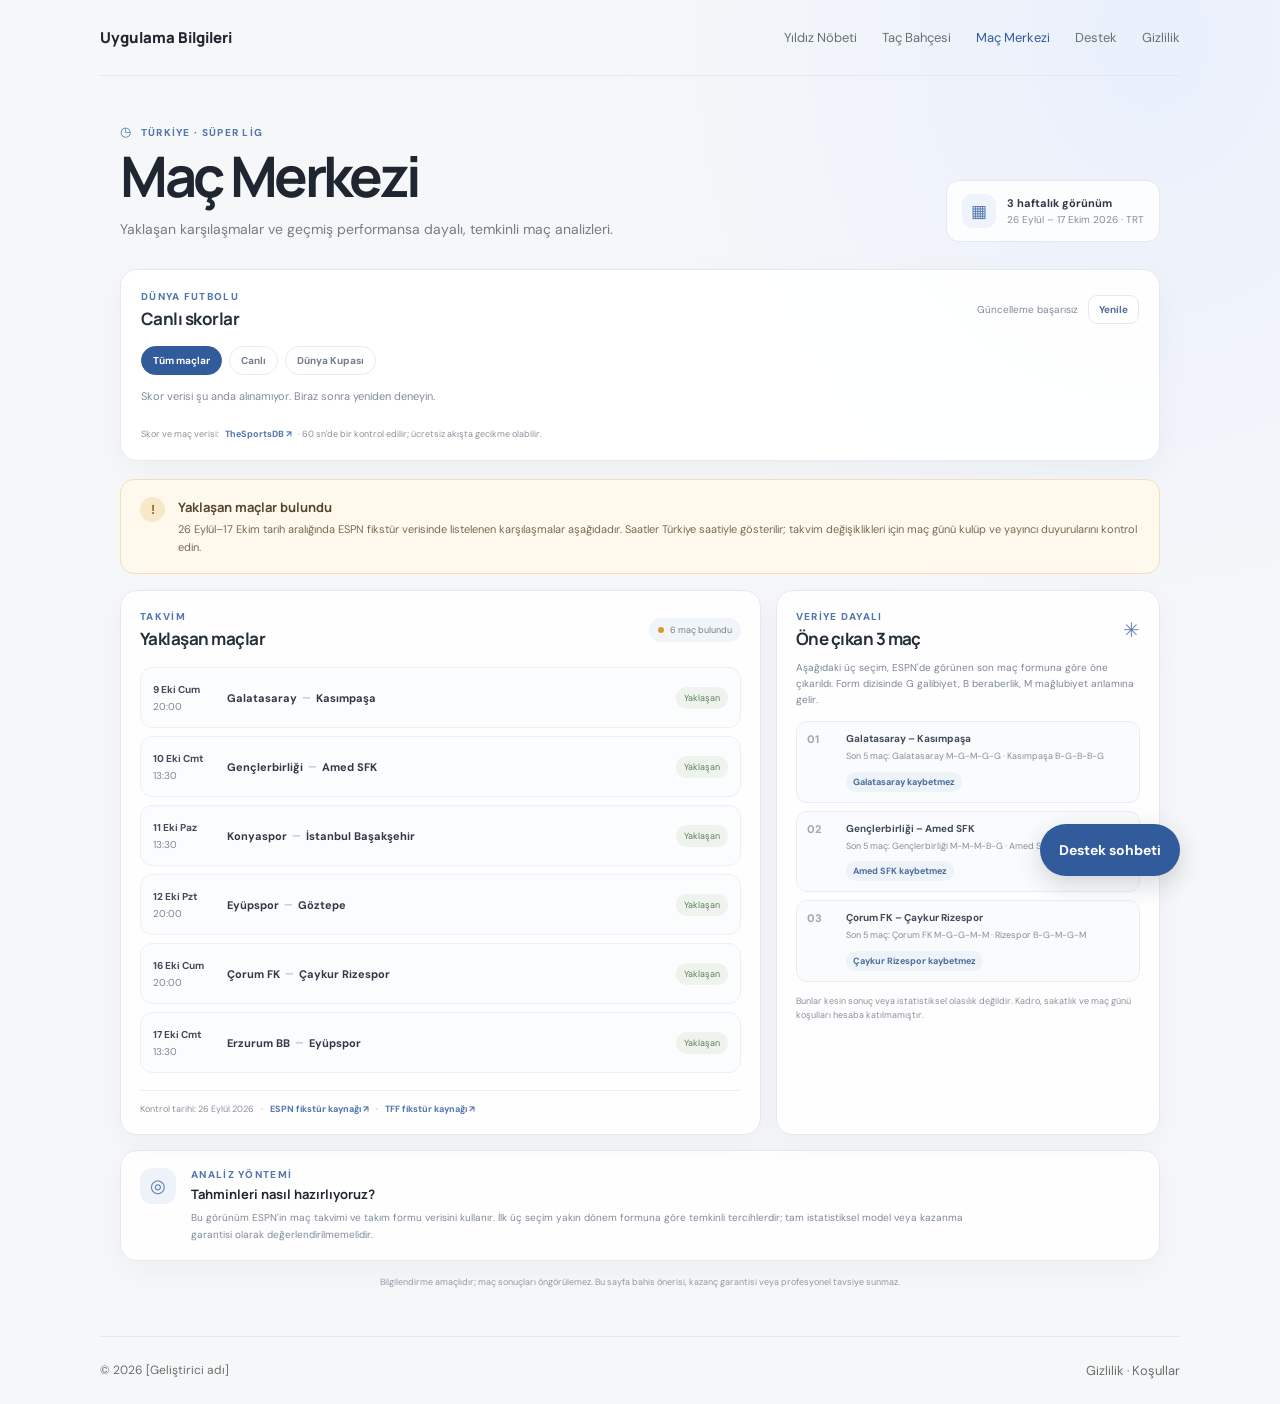
==== fixtures.html @ b2fd0bb3 "Add worldwide live score board" ====
<!doctype html>
<html lang="tr">
  <head>
    <meta charset="UTF-8" />
    <meta name="viewport" content="width=device-width, initial-scale=1.0" />
    <meta
      name="description"
      content="Türkiye Süper Lig yaklaşan maç takvimi ve geçmiş performanslara dayalı analizler."
    />
    <meta name="theme-color" content="#f5f6f8" />
    <title>Maç Merkezi | Uygulama Bilgileri</title>
    <link rel="stylesheet" href="styles.css" />
    <link rel="stylesheet" href="fixtures.css?v=20260926-live1" />
    <script src="fixtures.js?v=20260926-live1" defer></script>
    <script src="chatbot.js" defer></script>
  </head>
  <body class="fixtures-body">
    <header class="site-header">
      <a class="brand" href="index.html">Uygulama Bilgileri</a>
      <nav aria-label="Ana menü">
        <a href="game.html">Yıldız Nöbeti</a>
        <a href="match.html">Taç Bahçesi</a>
        <a aria-current="page" href="fixtures.html">Maç Merkezi</a>
        <a href="support.html">Destek</a>
        <a href="privacy.html">Gizlilik</a>
      </nav>
    </header>

    <main class="fixtures-shell">
      <section class="fixtures-hero">
        <div class="hero-copy">
          <p class="fixtures-eyebrow"><span aria-hidden="true">◷</span> TÜRKİYE · SÜPER LİG</p>
          <h1>Maç Merkezi</h1>
          <p>
            Yaklaşan karşılaşmalar ve geçmiş performansa dayalı, temkinli maç
            analizleri.
          </p>
        </div>
        <div class="range-card" aria-label="Takvim aralığı">
          <span class="range-icon" aria-hidden="true">▦</span>
          <span><strong>3 haftalık görünüm</strong><small>26 Eylül – 17 Ekim 2026 · TRT</small></span>
        </div>
      </section>

      <section class="live-score-panel" aria-labelledby="live-score-title">
        <div class="panel-heading live-score-heading">
          <div>
            <p class="fixtures-eyebrow">DÜNYA FUTBOLU</p>
            <h2 id="live-score-title">Canlı skorlar</h2>
          </div>
          <div class="live-score-actions">
            <span class="live-update" id="live-update" aria-live="polite">Skorlar yükleniyor…</span>
            <button class="refresh-button" id="refresh-scores" type="button">Yenile</button>
          </div>
        </div>
        <div class="score-filters" role="group" aria-label="Maç filtresi">
          <button class="score-filter is-active" type="button" data-filter="all" aria-pressed="true">Tüm maçlar</button>
          <button class="score-filter" type="button" data-filter="live" aria-pressed="false">Canlı</button>
          <button class="score-filter" type="button" data-filter="world-cup" aria-pressed="false">Dünya Kupası</button>
        </div>
        <p class="score-message" id="score-message" role="status">Bugünün maçları alınıyor.</p>
        <div class="score-list" id="score-list" aria-live="polite"></div>
        <div class="score-source">
          <span>Skor ve maç verisi:</span>
          <a href="https://www.thesportsdb.com/" target="_blank" rel="noreferrer">TheSportsDB ↗</a>
          <span>· 60 sn'de bir kontrol edilir; ücretsiz akışta gecikme olabilir.</span>
        </div>
      </section>

      <section class="verification-banner" aria-labelledby="verification-title">
        <span class="verification-icon" aria-hidden="true">!</span>
        <div>
          <h2 id="verification-title">Yaklaşan maçlar bulundu</h2>
          <p>
            26 Eylül–17 Ekim tarih aralığında ESPN fikstür verisinde listelenen
            karşılaşmalar aşağıdadır. Saatler Türkiye saatiyle gösterilir;
            takvim değişiklikleri için maç günü kulüp ve yayıncı duyurularını
            kontrol edin.
          </p>
        </div>
      </section>

      <section class="match-dashboard" aria-label="Yaklaşan maçlar ve öne çıkan analizler">
        <div class="upcoming-panel">
          <div class="panel-heading">
            <div>
              <p class="fixtures-eyebrow">TAKVİM</p>
              <h2>Yaklaşan maçlar</h2>
            </div>
            <span class="live-badge"><span aria-hidden="true"></span> 6 maç bulundu</span>
          </div>
          <div class="empty-fixtures" id="empty-fixtures">
            <div class="empty-icon" aria-hidden="true">◷</div>
            <h3>Doğrulanmış maç listesi yok</h3>
            <p>
              Tarih, başlama saati ve iki takım da güvenilir bir fikstür
              kaynağından teyit edilince burada gösterilecek.
            </p>
          </div>
          <div class="fixture-list" id="fixture-list" hidden></div>
          <div class="source-row">
            <span>Kontrol tarihi: 26 Eylül 2026</span>
            <span>·</span>
            <a href="https://www.espn.com/soccer/fixtures/_/league/tur.1" target="_blank" rel="noreferrer">ESPN fikstür kaynağı ↗</a>
            <span>·</span>
            <a href="https://www.tff.org/default.aspx?pageID=198" target="_blank" rel="noreferrer">TFF fikstür kaynağı ↗</a>
          </div>
        </div>

        <aside class="picks-panel" aria-labelledby="picks-title">
          <div class="panel-heading">
            <div>
              <p class="fixtures-eyebrow">VERİYE DAYALI</p>
              <h2 id="picks-title">Öne çıkan 3 maç</h2>
            </div>
            <span class="sparkle" aria-hidden="true">✳</span>
          </div>
          <p class="picks-intro">
            Aşağıdaki üç seçim, ESPN'de görünen son maç formuna göre öne çıkarıldı.
            Form dizisinde G galibiyet, B beraberlik, M mağlubiyet anlamına gelir.
          </p>
          <ol class="pick-list" id="pick-list">
            <li class="pick-placeholder">
              <span class="pick-rank">01</span>
              <span><strong>Maç bekleniyor</strong><small>Fikstür teyidi gerekli</small></span>
              <span class="pick-confidence">—</span>
            </li>
            <li class="pick-placeholder">
              <span class="pick-rank">02</span>
              <span><strong>Maç bekleniyor</strong><small>Geçmiş performans gerekli</small></span>
              <span class="pick-confidence">—</span>
            </li>
            <li class="pick-placeholder">
              <span class="pick-rank">03</span>
              <span><strong>Maç bekleniyor</strong><small>Form verisi gerekli</small></span>
              <span class="pick-confidence">—</span>
            </li>
          </ol>
          <p class="method-note">
            Bunlar kesin sonuç veya istatistiksel olasılık değildir. Kadro,
            sakatlık ve maç günü koşulları hesaba katılmamıştır.
          </p>
        </aside>
      </section>

      <section class="method-card" aria-labelledby="method-title">
        <span class="method-icon" aria-hidden="true">◎</span>
        <div>
          <p class="fixtures-eyebrow">ANALİZ YÖNTEMİ</p>
          <h2 id="method-title">Tahminleri nasıl hazırlıyoruz?</h2>
          <p>
            Bu görünüm ESPN'in maç takvimi ve takım formu verisini kullanır.
            İlk üç seçim yakın dönem formuna göre temkinli tercihlerdir; tam
            istatistiksel model veya kazanma garantisi olarak değerlendirilmemelidir.
          </p>
        </div>
      </section>

      <p class="disclaimer">
        Bilgilendirme amaçlıdır; maç sonuçları öngörülemez. Bu sayfa bahis önerisi,
        kazanç garantisi veya profesyonel tavsiye sunmaz.
      </p>
    </main>

    <footer class="site-footer">
      <span>© 2026 [Geliştirici adı]</span>
      <span><a href="privacy.html">Gizlilik</a> · <a href="terms.html">Koşullar</a></span>
    </footer>
  </body>
</html>
---- styles.css ----
@import url("https://fonts.googleapis.com/css2?family=DM+Sans:wght@400;500;600;700&family=Manrope:wght@400;500;600;700;800&display=swap");

:root {
  color-scheme: light;
  font-family: "DM Sans", "Segoe UI", sans-serif;
  color: #17231f;
  background: #f7f8f5;
  font-synthesis: none;
  text-rendering: optimizeLegibility;
  -webkit-font-smoothing: antialiased;
  --green: #28745e;
  --muted: #66736d;
  --line: #e4e9e4;
}

* {
  box-sizing: border-box;
}

body {
  min-width: 320px;
  min-height: 100vh;
  margin: 0;
  display: flex;
  flex-direction: column;
}

a {
  color: var(--green);
}

.site-header {
  width: min(1080px, calc(100% - 48px));
  min-height: 76px;
  margin: 0 auto;
  display: flex;
  align-items: center;
  justify-content: space-between;
  gap: 24px;
  border-bottom: 1px solid var(--line);
}

.brand {
  color: #17231f;
  font-family: Manrope, "Segoe UI", sans-serif;
  font-size: 15px;
  font-weight: 800;
  text-decoration: none;
}

nav {
  display: flex;
  flex-wrap: wrap;
  gap: 25px;
}

nav a,
.site-footer a {
  color: var(--muted);
  font-size: 13px;
  text-decoration: none;
}

nav a:hover,
nav a[aria-current="page"],
.site-footer a:hover {
  color: var(--green);
}

.hero {
  width: min(1080px, calc(100% - 48px));
  margin: auto;
  padding: 92px 0 84px;
}

.eyebrow {
  margin: 0 0 16px;
  color: var(--green);
  font-size: 12px;
  font-weight: 700;
  letter-spacing: 0.13em;
  text-transform: uppercase;
}

h1,
h2 {
  font-family: Manrope, "Segoe UI", sans-serif;
}

.hero h1 {
  max-width: 700px;
  margin: 0;
  font-size: clamp(38px, 6vw, 64px);
  letter-spacing: -0.055em;
  line-height: 1.08;
}

.intro {
  max-width: 570px;
  margin: 22px 0 48px;
  color: var(--muted);
  font-size: 17px;
  line-height: 1.7;
}

.card-grid {
  display: grid;
  grid-template-columns: repeat(3, 1fr);
  gap: 16px;
}

.card {
  min-height: 220px;
  padding: 25px;
  border: 1px solid var(--line);
  border-radius: 12px;
  background: #fff;
  color: inherit;
  text-decoration: none;
  transition: border-color 150ms ease, transform 150ms ease;
}

.card:hover {
  transform: translateY(-3px);
  border-color: #9bbbae;
}

.card-icon {
  color: var(--green);
  font-size: 21px;
}

.card h2 {
  margin: 24px 0 8px;
  font-size: 18px;
}

.card p,
.muted {
  color: var(--muted);
}

.card p {
  min-height: 44px;
  margin: 0 0 19px;
  font-size: 13px;
  line-height: 1.6;
}

.card-link {
  color: var(--green);
  font-size: 13px;
  font-weight: 700;
}

.draft-note {
  margin: 25px 0 0;
  color: var(--muted);
  font-size: 12px;
  line-height: 1.6;
}

.document {
  width: min(760px, calc(100% - 48px));
  margin: 0 auto;
  padding: 55px 0 80px;
}

.back-link {
  display: inline-block;
  margin-bottom: 42px;
  color: var(--muted);
  font-size: 13px;
  text-decoration: none;
}

.document h1 {
  margin: 0;
  font-size: clamp(36px, 5vw, 48px);
  letter-spacing: -0.045em;
}

.document .lead {
  margin: 28px 0;
  color: #47554e;
  font-size: 17px;
  line-height: 1.75;
}

.document section {
  margin-top: 35px;
}

.document section h2 {
  margin: 0 0 10px;
  font-size: 19px;
}

.document section p,
.document li {
  color: #4d5a54;
  font-size: 14px;
  line-height: 1.8;
}

.document ul {
  padding-left: 21px;
}

.notice,
.contact-panel {
  margin: 25px 0;
  padding: 18px 20px;
  border: 1px solid #dce9e1;
  border-radius: 8px;
  background: #eef5f0;
  color: #40574c;
  font-size: 13px;
  line-height: 1.7;
}

.contact-panel h2 {
  margin: 0 0 10px;
  font-family: Manrope, "Segoe UI", sans-serif;
  font-size: 17px;
}

.contact-panel p {
  margin: 5px 0;
}

.contact-panel .muted {
  margin-top: 14px;
  font-size: 12px;
}

.site-footer {
  width: min(1080px, calc(100% - 48px));
  min-height: 68px;
  margin: auto auto 0;
  display: flex;
  align-items: center;
  justify-content: space-between;
  gap: 16px;
  border-top: 1px solid var(--line);
  color: var(--muted);
  font-size: 12px;
}

.chatbot-launcher {
  position: fixed;
  right: max(24px, calc((100vw - 1080px) / 2));
  bottom: 24px;
  z-index: 10;
  min-height: 52px;
  padding: 0 19px;
  border: 0;
  border-radius: 999px;
  background: var(--green);
  box-shadow: 0 8px 24px rgb(23 35 31 / 18%);
  color: #fff;
  cursor: pointer;
  font: inherit;
  font-size: 14px;
  font-weight: 700;
}

.chatbot-launcher:hover {
  background: #205d4b;
}

.chatbot-launcher:focus-visible,
.chatbot-close:focus-visible,
.chatbot-suggestion:focus-visible,
.chatbot-form button:focus-visible,
.chatbot-form input:focus-visible {
  outline: 3px solid #8bc8ad;
  outline-offset: 3px;
}

.chatbot-panel {
  position: fixed;
  right: max(24px, calc((100vw - 1080px) / 2));
  bottom: 88px;
  z-index: 10;
  display: flex;
  width: min(380px, calc(100vw - 32px));
  height: min(530px, calc(100dvh - 120px));
  min-height: 350px;
  flex-direction: column;
  overflow: hidden;
  border: 1px solid var(--line);
  border-radius: 16px;
  background: #fff;
  box-shadow: 0 18px 55px rgb(23 35 31 / 18%);
}

.chatbot-panel[hidden] {
  display: none;
}

.chatbot-header {
  display: flex;
  min-height: 69px;
  align-items: center;
  justify-content: space-between;
  padding: 12px 17px;
  border-bottom: 1px solid var(--line);
}

.chatbot-title {
  margin: 0;
  font-family: Manrope, "Segoe UI", sans-serif;
  font-size: 15px;
}

.chatbot-status {
  margin: 3px 0 0;
  color: var(--muted);
  font-size: 11px;
}

.chatbot-close {
  width: 36px;
  height: 36px;
  border: 0;
  border-radius: 50%;
  background: transparent;
  color: var(--muted);
  cursor: pointer;
  font-size: 22px;
}

.chatbot-close:hover {
  background: #f2f5f2;
}

.chatbot-messages {
  display: flex;
  flex: 1;
  flex-direction: column;
  gap: 12px;
  overflow-y: auto;
  padding: 17px;
}

.chatbot-message {
  max-width: 90%;
  margin: 0;
  padding: 11px 13px;
  border-radius: 12px;
  background: #f1f5f2;
  color: #34443b;
  font-size: 13px;
  line-height: 1.6;
  white-space: pre-line;
}

.chatbot-message-user {
  align-self: flex-end;
  background: var(--green);
  color: #fff;
}

.chatbot-message a {
  color: inherit;
  font-weight: 700;
}

.chatbot-suggestions {
  display: flex;
  flex-wrap: wrap;
  gap: 7px;
  padding: 0 17px 14px;
}

.chatbot-suggestion {
  padding: 7px 10px;
  border: 1px solid #dce8e0;
  border-radius: 999px;
  background: #fff;
  color: var(--green);
  cursor: pointer;
  font: inherit;
  font-size: 11px;
}

.chatbot-suggestion:hover {
  background: #eef5f0;
}

.chatbot-form {
  display: flex;
  gap: 8px;
  padding: 12px;
  border-top: 1px solid var(--line);
}

.chatbot-form input {
  min-width: 0;
  flex: 1;
  padding: 10px 12px;
  border: 1px solid #dce3dd;
  border-radius: 9px;
  color: inherit;
  font: inherit;
  font-size: 13px;
}

.chatbot-form button {
  padding: 0 14px;
  border: 0;
  border-radius: 9px;
  background: var(--green);
  color: #fff;
  cursor: pointer;
  font: inherit;
  font-size: 13px;
  font-weight: 700;
}

.chatbot-form button:hover {
  background: #205d4b;
}

@media (max-width: 720px) {
  .site-header {
    min-height: 90px;
    align-items: flex-start;
    flex-direction: column;
    justify-content: center;
    gap: 13px;
  }

  nav {
    gap: 17px;
  }

  .hero {
    padding: 62px 0;
  }

  .card-grid {
    grid-template-columns: 1fr;
  }

  .card {
    min-height: 0;
  }

  .card p {
    min-height: 0;
  }

  .site-footer {
    align-items: flex-start;
    flex-direction: column;
    justify-content: center;
    padding: 18px 0;
  }

  .chatbot-launcher {
    right: 16px;
    bottom: 16px;
  }

  .chatbot-panel {
    right: 16px;
    bottom: 78px;
    height: min(530px, calc(100dvh - 96px));
  }
}
---- fixtures.css ----
.fixtures-body {
  color: #202631;
  background:
    radial-gradient(ellipse at 90% 3%, rgb(220 232 255 / 48%), transparent 34rem),
    #f6f7f9;
}

.fixtures-body .site-header {
  border-color: #e5e8ee;
}

.fixtures-body .brand {
  color: #202631;
}

.fixtures-body nav a:hover,
.fixtures-body nav a[aria-current="page"] {
  color: #315b9a;
}

.live-score-panel {
  margin: 0 0 18px;
  padding: 20px;
  border: 1px solid #e7e9ee;
  border-radius: 17px;
  background: rgb(255 255 255 / 96%);
  box-shadow: 0 10px 30px rgb(30 45 70 / 4%);
}

.live-score-heading {
  align-items: flex-start;
}

.live-score-actions {
  display: flex;
  align-items: center;
  gap: 10px;
}

.live-update {
  color: #818b98;
  font-size: 10px;
  white-space: nowrap;
}

.refresh-button {
  padding: 7px 10px;
  border: 1px solid #e5e9f0;
  border-radius: 9px;
  background: #fff;
  color: #526d95;
  cursor: pointer;
  font: inherit;
  font-size: 10px;
  font-weight: 700;
}

.refresh-button:hover:not(:disabled) {
  background: #f4f7fb;
}

.refresh-button:disabled {
  cursor: wait;
  opacity: 0.6;
}

.score-filters {
  display: flex;
  flex-wrap: wrap;
  gap: 7px;
  margin: 16px 0 13px;
}

.score-filter {
  padding: 7px 11px;
  border: 1px solid #e8ebf0;
  border-radius: 999px;
  background: #fff;
  color: #737e8c;
  cursor: pointer;
  font: inherit;
  font-size: 10px;
  font-weight: 700;
}

.score-filter.is-active {
  border-color: #315b9a;
  background: #315b9a;
  color: #fff;
}

.score-message {
  margin: 10px 0;
  color: #838c99;
  font-size: 11px;
  line-height: 1.6;
}

.score-message:empty {
  display: none;
}

.score-list {
  display: grid;
  grid-template-columns: repeat(auto-fit, minmax(min(100%, 250px), 1fr));
  gap: 9px;
}

.score-card {
  padding: 11px 12px;
  border: 1px solid #edf0f4;
  border-radius: 12px;
  background: #fbfcfd;
}

.score-card.is-live {
  border-color: #f1d5d5;
  background: #fffafa;
}

.score-card-meta {
  display: flex;
  align-items: center;
  justify-content: space-between;
  gap: 8px;
  margin-bottom: 8px;
  color: #8a93a0;
  font-size: 9px;
}

.score-status {
  display: inline-flex;
  align-items: center;
  gap: 5px;
  color: #7d8794;
  white-space: nowrap;
}

.score-card.is-live .score-status {
  color: #ba4545;
  font-weight: 800;
}

.score-status i {
  width: 6px;
  height: 6px;
  border-radius: 50%;
  background: #d64f4f;
  box-shadow: 0 0 0 3px rgb(214 79 79 / 12%);
}

.score-team-row {
  display: flex;
  align-items: center;
  justify-content: space-between;
  gap: 10px;
  min-height: 28px;
}

.score-team {
  display: flex;
  min-width: 0;
  align-items: center;
  gap: 8px;
  color: #343e4c;
  font-size: 11px;
}

.score-team img {
  width: 19px;
  height: 19px;
  flex: 0 0 19px;
  object-fit: contain;
}

.score-team strong {
  overflow: hidden;
  text-overflow: ellipsis;
  white-space: nowrap;
}

.score-number {
  min-width: 18px;
  color: #222b37;
  font-size: 14px;
  font-variant-numeric: tabular-nums;
  text-align: center;
}

.score-source {
  display: flex;
  flex-wrap: wrap;
  gap: 6px;
  margin-top: 13px;
  color: #8b929c;
  font-size: 9px;
}

.score-source a {
  color: #5276ad;
  font-weight: 700;
  text-decoration: none;
}

.score-source a:hover {
  text-decoration: underline;
}

.fixtures-shell {
  width: min(1040px, calc(100% - 40px));
  margin: 0 auto;
  padding: 47px 0 46px;
}

.fixtures-hero {
  display: flex;
  align-items: flex-end;
  justify-content: space-between;
  gap: 24px;
  margin-bottom: 27px;
}

.fixtures-eyebrow {
  margin: 0 0 7px;
  color: #5276ad;
  font-size: 10px;
  font-weight: 800;
  letter-spacing: 0.13em;
}

.fixtures-eyebrow span {
  margin-right: 5px;
  font-size: 13px;
}

.hero-copy h1 {
  margin: 0;
  color: #202631;
  font-size: clamp(38px, 6vw, 56px);
  letter-spacing: -0.06em;
  line-height: 1.05;
}

.hero-copy > p:last-child {
  max-width: 540px;
  margin: 12px 0 0;
  color: #747d8a;
  font-size: 14px;
  line-height: 1.7;
}

.range-card {
  display: flex;
  flex: 0 0 auto;
  align-items: center;
  gap: 11px;
  padding: 13px 15px;
  border: 1px solid #e6e9ef;
  border-radius: 13px;
  background: rgb(255 255 255 / 84%);
}

.range-icon {
  display: grid;
  width: 34px;
  height: 34px;
  place-items: center;
  border-radius: 10px;
  background: #eef3fc;
  color: #5276ad;
  font-size: 17px;
}

.range-card strong,
.range-card small {
  display: block;
}

.range-card strong {
  color: #303846;
  font-size: 11px;
}

.range-card small {
  margin-top: 3px;
  color: #858d99;
  font-size: 10px;
}

.verification-banner {
  display: flex;
  align-items: flex-start;
  gap: 13px;
  padding: 17px 19px;
  border: 1px solid #f0dfbc;
  border-radius: 14px;
  background: #fff9ed;
  color: #66583e;
}

.verification-icon {
  display: grid;
  width: 25px;
  height: 25px;
  flex: 0 0 25px;
  place-items: center;
  border-radius: 50%;
  background: #f6e8c9;
  color: #96702b;
  font-size: 13px;
  font-weight: 800;
}

.verification-banner h2 {
  margin: 1px 0 4px;
  color: #54462e;
  font-family: Manrope, "Segoe UI", sans-serif;
  font-size: 13px;
}

.verification-banner p {
  margin: 0;
  color: #776b54;
  font-size: 11px;
  line-height: 1.65;
}

.match-dashboard {
  display: grid;
  grid-template-columns: minmax(0, 1.5fr) minmax(280px, 0.9fr);
  gap: 15px;
  margin-top: 16px;
}

.upcoming-panel,
.picks-panel,
.method-card {
  border: 1px solid #e7e9ee;
  border-radius: 17px;
  background: rgb(255 255 255 / 94%);
  box-shadow: 0 10px 30px rgb(30 45 70 / 4%);
}

.upcoming-panel,
.picks-panel {
  padding: 19px;
}

.panel-heading {
  display: flex;
  align-items: center;
  justify-content: space-between;
  gap: 12px;
}

.panel-heading .fixtures-eyebrow {
  margin-bottom: 4px;
}

.panel-heading h2 {
  margin: 0;
  color: #252d39;
  font-size: 17px;
  letter-spacing: -0.03em;
}

.live-badge {
  display: inline-flex;
  align-items: center;
  gap: 6px;
  padding: 6px 9px;
  border-radius: 999px;
  background: #f1f4f8;
  color: #77808d;
  font-size: 9px;
  white-space: nowrap;
}

.live-badge span {
  width: 6px;
  height: 6px;
  border-radius: 50%;
  background: #d99a39;
}

.empty-fixtures {
  display: flex;
  min-height: 205px;
  flex-direction: column;
  align-items: center;
  justify-content: center;
  padding: 24px 18px;
  text-align: center;
}

.empty-fixtures[hidden] {
  display: none;
}

.empty-icon {
  display: grid;
  width: 45px;
  height: 45px;
  place-items: center;
  border-radius: 15px;
  background: #f0f3f8;
  color: #8291a8;
  font-size: 22px;
}

.empty-fixtures h3 {
  margin: 13px 0 5px;
  color: #3b4451;
  font-family: Manrope, "Segoe UI", sans-serif;
  font-size: 13px;
}

.empty-fixtures p {
  max-width: 350px;
  margin: 0;
  color: #828b98;
  font-size: 10px;
  line-height: 1.65;
}

.fixture-list[hidden] {
  display: none;
}

.fixture-list {
  display: grid;
  gap: 8px;
  margin: 17px 0;
}

.fixture-card {
  display: grid;
  grid-template-columns: 62px minmax(0, 1fr) auto;
  align-items: center;
  gap: 12px;
  min-height: 61px;
  padding: 10px 12px;
  border: 1px solid #edf0f4;
  border-radius: 12px;
  background: #fbfcfd;
}

.fixture-time strong,
.fixture-time span {
  display: block;
}

.fixture-time strong {
  color: #414b5a;
  font-size: 10px;
  text-transform: capitalize;
}

.fixture-time span {
  margin-top: 4px;
  color: #7d8795;
  font-size: 10px;
  font-variant-numeric: tabular-nums;
}

.fixture-teams {
  display: flex;
  flex-wrap: wrap;
  align-items: center;
  gap: 5px;
  color: #939ba7;
  font-size: 10px;
}

.fixture-teams strong {
  color: #303948;
  font-size: 11px;
}

.fixture-status {
  padding: 5px 8px;
  border-radius: 999px;
  background: #eef4ed;
  color: #5d8059;
  font-size: 9px;
  white-space: nowrap;
}

.source-row {
  display: flex;
  flex-wrap: wrap;
  align-items: center;
  gap: 7px;
  padding-top: 12px;
  border-top: 1px solid #eef0f3;
  color: #8b929c;
  font-size: 9px;
}

.source-row a {
  color: #5276ad;
  font-weight: 700;
  text-decoration: none;
}

.source-row a:hover {
  text-decoration: underline;
}

.sparkle {
  color: #6784b4;
  font-size: 20px;
}

.picks-intro {
  margin: 10px 0 13px;
  color: #7e8793;
  font-size: 10px;
  line-height: 1.6;
}

.pick-list {
  display: grid;
  gap: 8px;
  margin: 0;
  padding: 0;
  list-style: none;
}

.pick-placeholder {
  display: grid;
  grid-template-columns: 30px minmax(0, 1fr) auto;
  align-items: center;
  gap: 9px;
  min-height: 55px;
  padding: 8px 10px;
  border: 1px solid #edf0f4;
  border-radius: 11px;
  background: #fafbfc;
}

.pick-card {
  display: grid;
  grid-template-columns: 30px minmax(0, 1fr);
  align-items: start;
  gap: 8px 9px;
  min-height: 62px;
  padding: 10px;
  border: 1px solid #e9edf3;
  border-radius: 11px;
  background: #fafbfc;
}

.pick-details strong,
.pick-details small {
  display: block;
}

.pick-details strong {
  color: #414b59;
  font-size: 10px;
  line-height: 1.4;
}

.pick-details small {
  margin-top: 4px;
  color: #858e9b;
  font-size: 9px;
  line-height: 1.5;
}

.pick-card .pick-confidence {
  grid-column: 2;
  justify-self: start;
  padding: 4px 7px;
  border-radius: 999px;
  background: #eef3fa;
  color: #4c6d9c;
  font-size: 9px;
}

.pick-rank {
  color: #a0a9b5;
  font-size: 11px;
  font-weight: 800;
  font-variant-numeric: tabular-nums;
}

.pick-placeholder strong,
.pick-placeholder small {
  display: block;
}

.pick-placeholder strong {
  color: #56606d;
  font-size: 10px;
}

.pick-placeholder small {
  margin-top: 3px;
  color: #929aa5;
  font-size: 9px;
}

.pick-confidence {
  color: #9aa2ad;
  font-size: 10px;
  font-weight: 700;
}

.method-note {
  margin: 12px 0 0;
  color: #8a929d;
  font-size: 9px;
  line-height: 1.6;
}

.method-card {
  display: flex;
  gap: 15px;
  margin-top: 15px;
  padding: 17px 19px;
}

.method-icon {
  display: grid;
  width: 36px;
  height: 36px;
  flex: 0 0 36px;
  place-items: center;
  border-radius: 12px;
  background: #eef3fa;
  color: #5c7cac;
  font-size: 18px;
}

.method-card .fixtures-eyebrow {
  margin: 0 0 4px;
}

.method-card h2 {
  margin: 0;
  font-size: 13px;
}

.method-card p:last-child {
  max-width: 780px;
  margin: 6px 0 0;
  color: #808a96;
  font-size: 10px;
  line-height: 1.7;
}

.disclaimer {
  margin: 14px 0 0;
  color: #9299a3;
  font-size: 9px;
  line-height: 1.6;
  text-align: center;
}

.fixtures-body .site-footer {
  border-color: #e5e8ee;
}

.fixtures-body .chatbot-launcher {
  background: #315b9a;
}

.fixtures-body .chatbot-launcher:hover,
.fixtures-body .chatbot-form button:hover {
  background: #274a7d;
}

@media (max-width: 760px) {
  .fixtures-shell {
    width: min(560px, calc(100% - 30px));
    padding: 32px 0 35px;
  }

  .fixtures-hero {
    align-items: flex-start;
    flex-direction: column;
    gap: 14px;
    margin-bottom: 19px;
  }

  .range-card {
    padding: 10px 12px;
  }

  .match-dashboard {
    grid-template-columns: minmax(0, 1fr);
    gap: 10px;
    margin-top: 11px;
  }

  .upcoming-panel,
  .picks-panel {
    padding: 15px;
  }

  .live-score-panel {
    padding: 15px;
  }

  .live-score-heading {
    flex-direction: column;
  }

  .live-score-actions {
    width: 100%;
    justify-content: space-between;
  }

  .empty-fixtures {
    min-height: 170px;
  }

  .fixture-card {
    grid-template-columns: 52px minmax(0, 1fr);
    gap: 8px;
    padding: 10px;
  }

  .fixture-status {
    grid-column: 2;
    justify-self: start;
  }

  .method-card {
    margin-top: 11px;
    padding: 14px;
  }
}

@media (max-width: 390px) {
  .fixtures-shell {
    width: calc(100% - 24px);
  }

  .hero-copy h1 {
    font-size: 37px;
  }

  .hero-copy > p:last-child {
    font-size: 12px;
  }

  .verification-banner {
    gap: 9px;
    padding: 13px;
  }

  .verification-banner p {
    font-size: 10px;
  }
}

@media (prefers-reduced-motion: reduce) {
  *,
  *::before,
  *::after {
    scroll-behavior: auto !important;
    transition-duration: 0.01ms !important;
  }
}
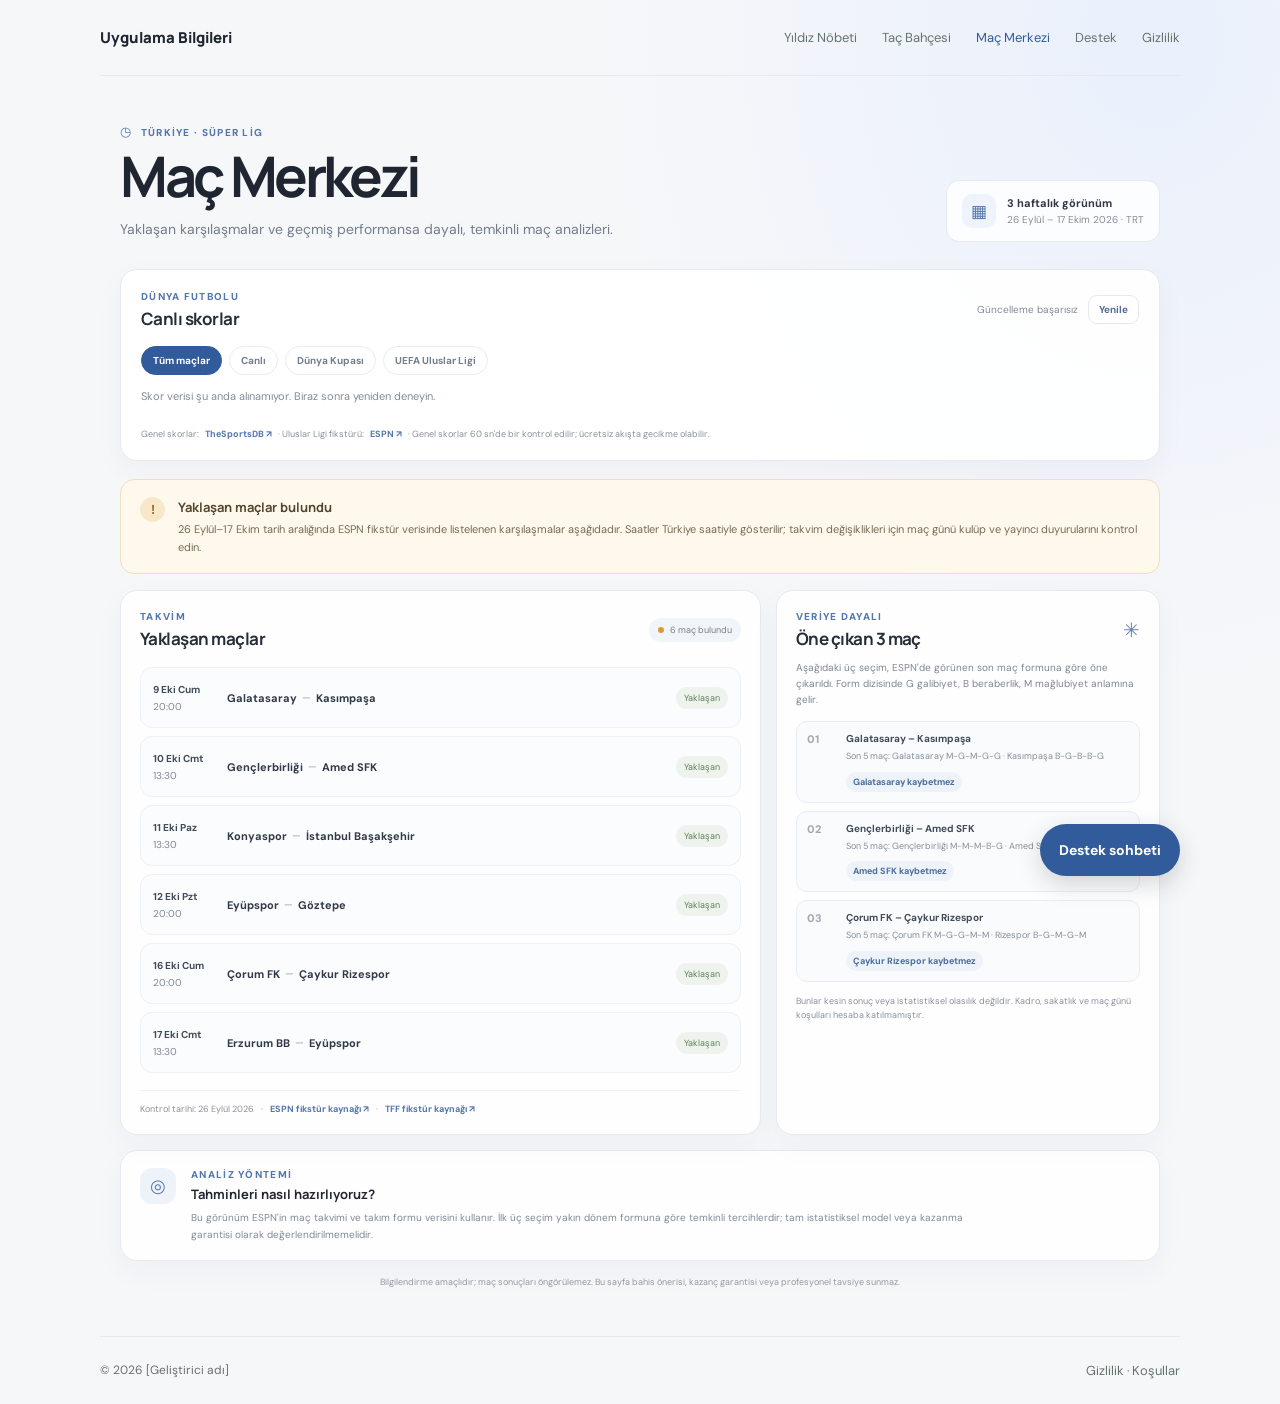
==== commit e8feed3c: "Add UEFA Nations League fixtures Add verified Nations League result and upcoming Turkish-time fixtur" ====
--- a/fixtures.html
+++ b/fixtures.html
@@ -10,8 +10,8 @@
     <meta name="theme-color" content="#f5f6f8" />
     <title>Maç Merkezi | Uygulama Bilgileri</title>
     <link rel="stylesheet" href="styles.css" />
-    <link rel="stylesheet" href="fixtures.css?v=20260926-live1" />
-    <script src="fixtures.js?v=20260926-live1" defer></script>
+    <link rel="stylesheet" href="fixtures.css?v=20260926-live3" />
+    <script src="fixtures.js?v=20260926-live3" defer></script>
     <script src="chatbot.js" defer></script>
   </head>
   <body class="fixtures-body">
@@ -57,13 +57,16 @@
           <button class="score-filter is-active" type="button" data-filter="all" aria-pressed="true">Tüm maçlar</button>
           <button class="score-filter" type="button" data-filter="live" aria-pressed="false">Canlı</button>
           <button class="score-filter" type="button" data-filter="world-cup" aria-pressed="false">Dünya Kupası</button>
+          <button class="score-filter" type="button" data-filter="nations-league" aria-pressed="false">UEFA Uluslar Ligi</button>
         </div>
         <p class="score-message" id="score-message" role="status">Bugünün maçları alınıyor.</p>
         <div class="score-list" id="score-list" aria-live="polite"></div>
         <div class="score-source">
-          <span>Skor ve maç verisi:</span>
+          <span>Genel skorlar:</span>
           <a href="https://www.thesportsdb.com/" target="_blank" rel="noreferrer">TheSportsDB ↗</a>
-          <span>· 60 sn'de bir kontrol edilir; ücretsiz akışta gecikme olabilir.</span>
+          <span>· Uluslar Ligi fikstürü:</span>
+          <a href="https://www.espn.com/soccer/fixtures/_/league/uefa.nations" target="_blank" rel="noreferrer">ESPN ↗</a>
+          <span>· Genel skorlar 60 sn'de bir kontrol edilir; ücretsiz akışta gecikme olabilir.</span>
         </div>
       </section>
 
--- a/fixtures.css
+++ b/fixtures.css
@@ -116,6 +116,11 @@
 .score-card.is-live {
   border-color: #f1d5d5;
   background: #fffafa;
+}
+
+.score-card.is-finished {
+  border-color: #dce9e0;
+  background: #fbfdfb;
 }
 
 .score-card-meta {
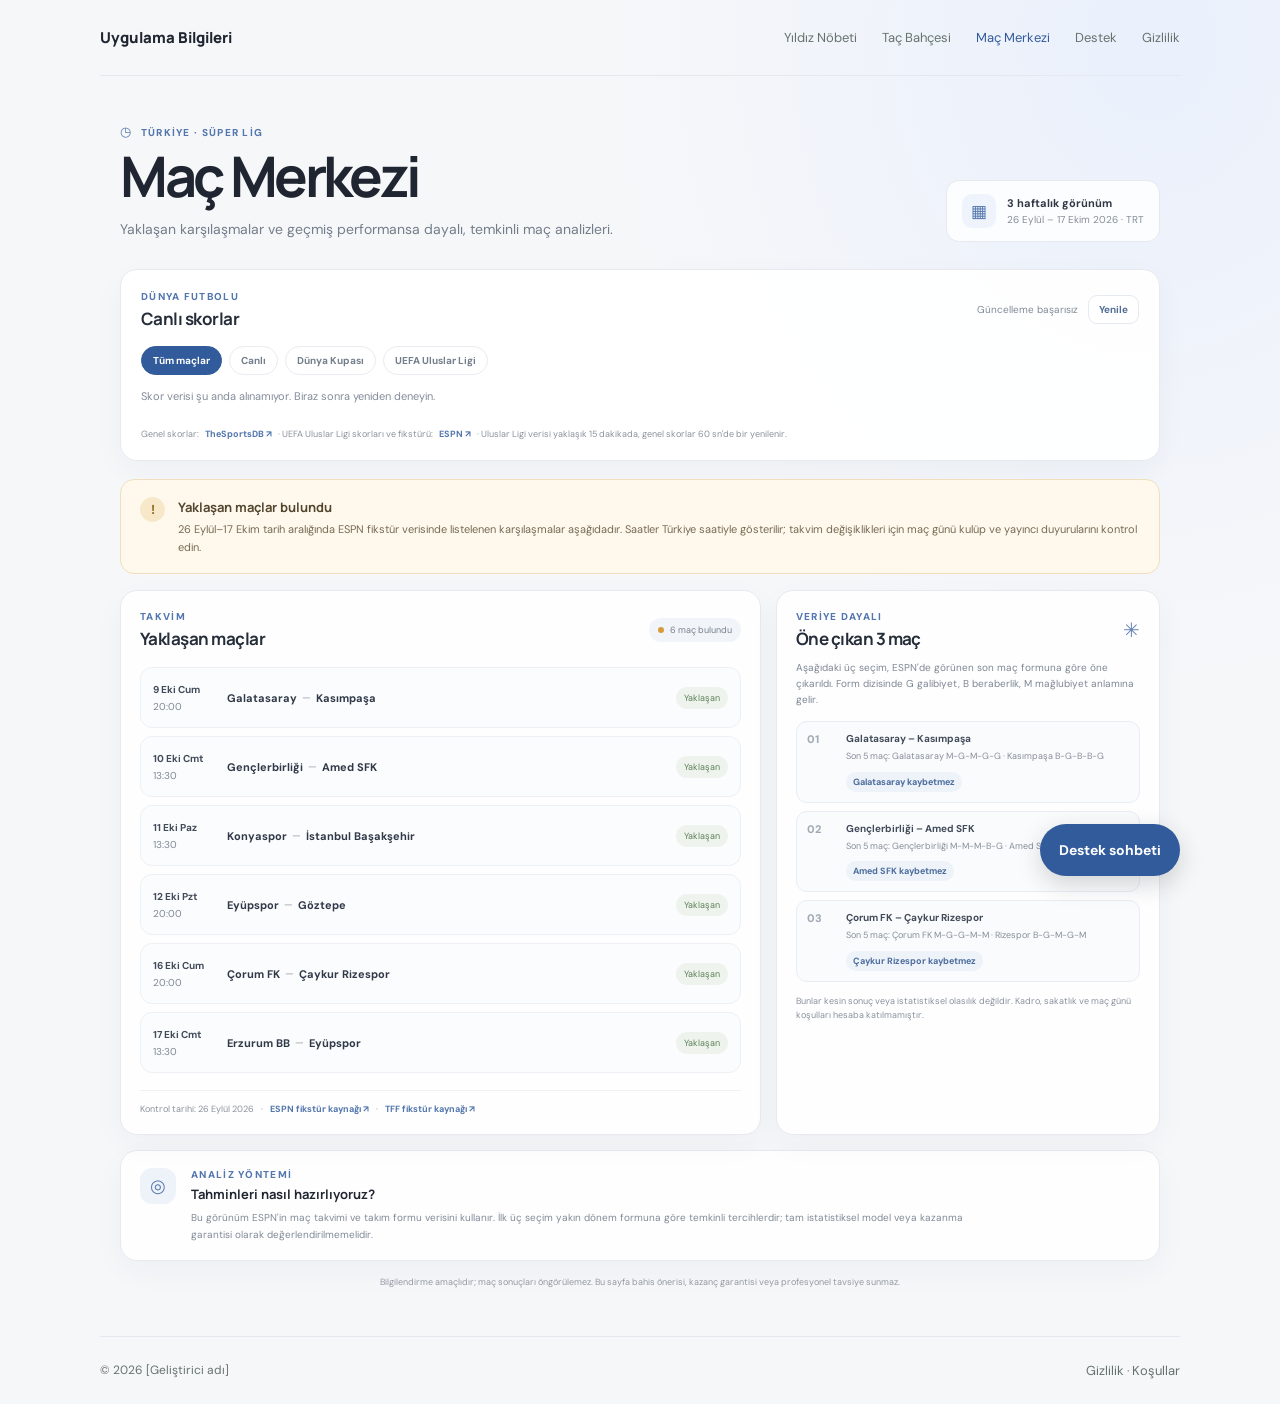
==== commit 14785324: "Show all UEFA Nations League matches Read full recent and upcoming scoreboards from an automated ESP" ====
--- a/fixtures.html
+++ b/fixtures.html
@@ -10,8 +10,8 @@
     <meta name="theme-color" content="#f5f6f8" />
     <title>Maç Merkezi | Uygulama Bilgileri</title>
     <link rel="stylesheet" href="styles.css" />
-    <link rel="stylesheet" href="fixtures.css?v=20260926-live3" />
-    <script src="fixtures.js?v=20260926-live3" defer></script>
+    <link rel="stylesheet" href="fixtures.css?v=20260926-live5" />
+    <script src="fixtures.js?v=20260926-live5" defer></script>
     <script src="chatbot.js" defer></script>
   </head>
   <body class="fixtures-body">
@@ -64,9 +64,9 @@
         <div class="score-source">
           <span>Genel skorlar:</span>
           <a href="https://www.thesportsdb.com/" target="_blank" rel="noreferrer">TheSportsDB ↗</a>
-          <span>· Uluslar Ligi fikstürü:</span>
+          <span>· UEFA Uluslar Ligi skorları ve fikstürü:</span>
           <a href="https://www.espn.com/soccer/fixtures/_/league/uefa.nations" target="_blank" rel="noreferrer">ESPN ↗</a>
-          <span>· Genel skorlar 60 sn'de bir kontrol edilir; ücretsiz akışta gecikme olabilir.</span>
+          <span>· Uluslar Ligi verisi yaklaşık 15 dakikada, genel skorlar 60 sn'de bir yenilenir.</span>
         </div>
       </section>
 
